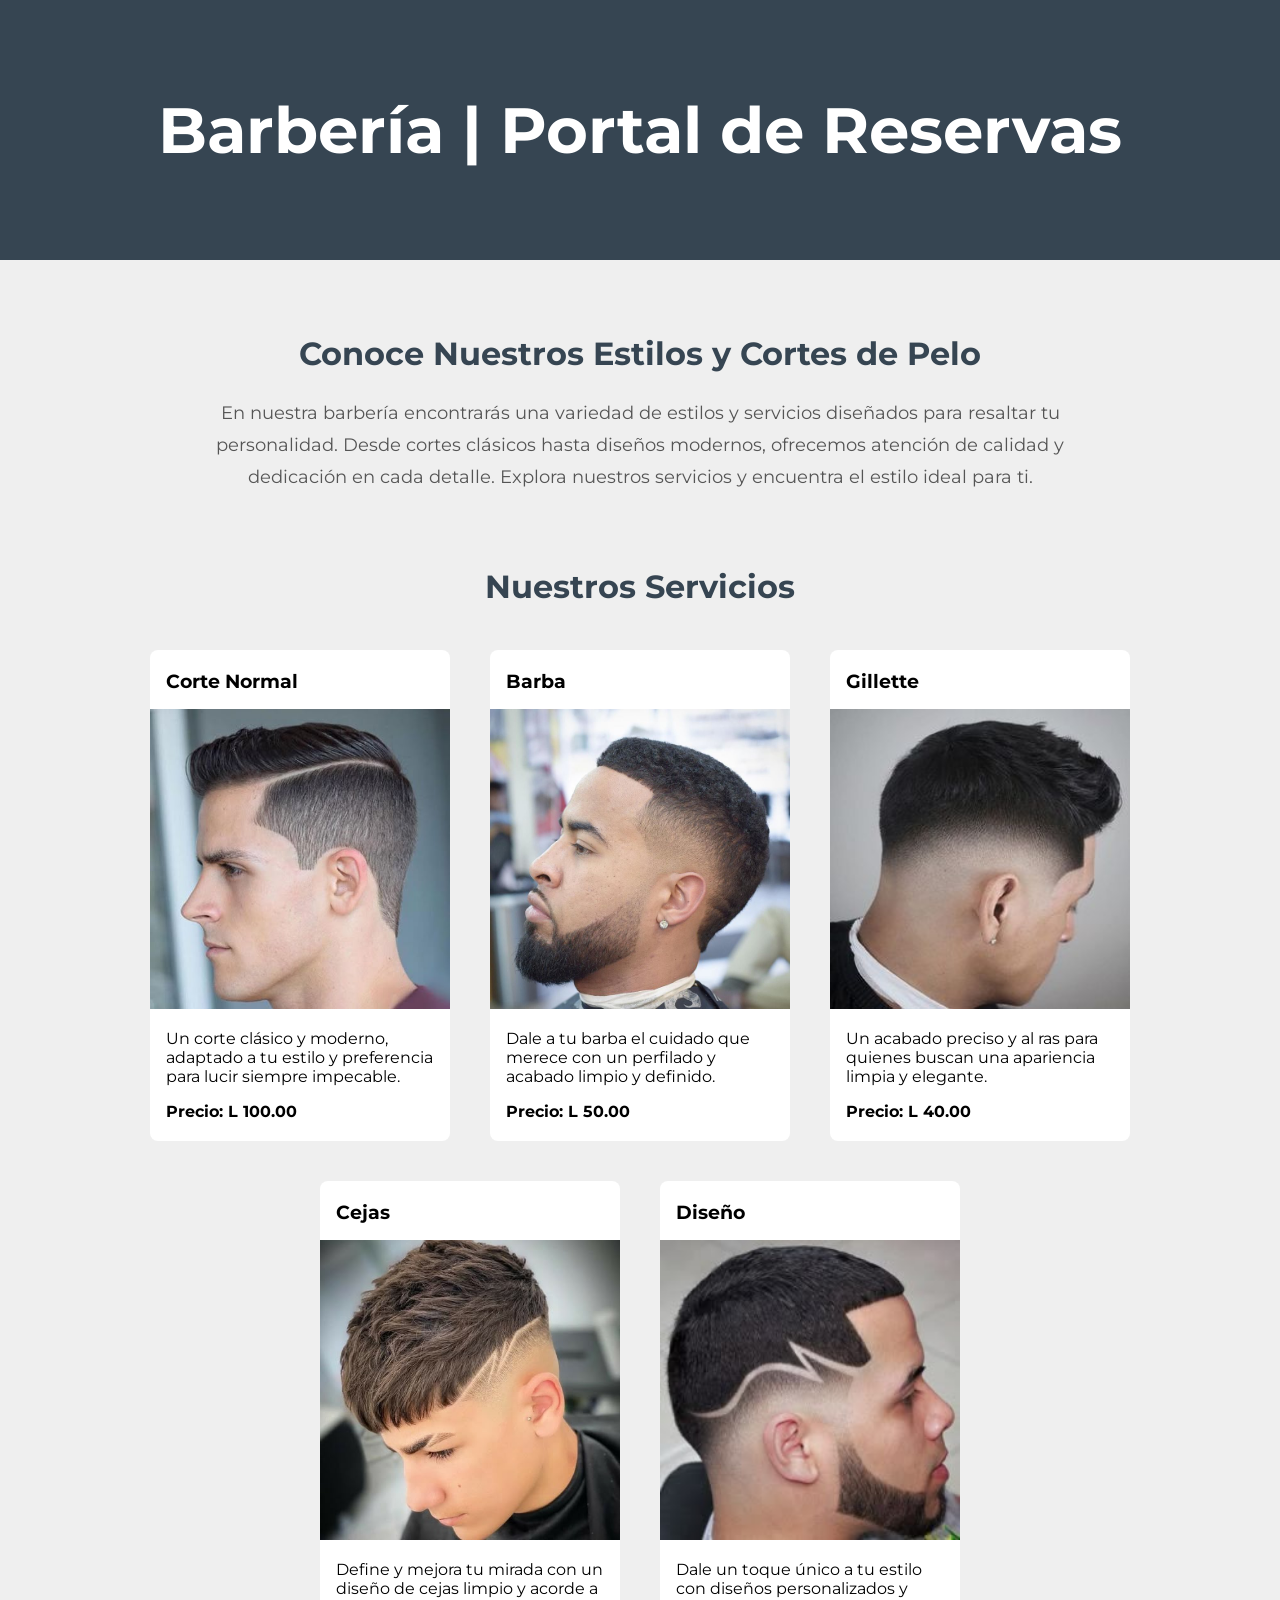
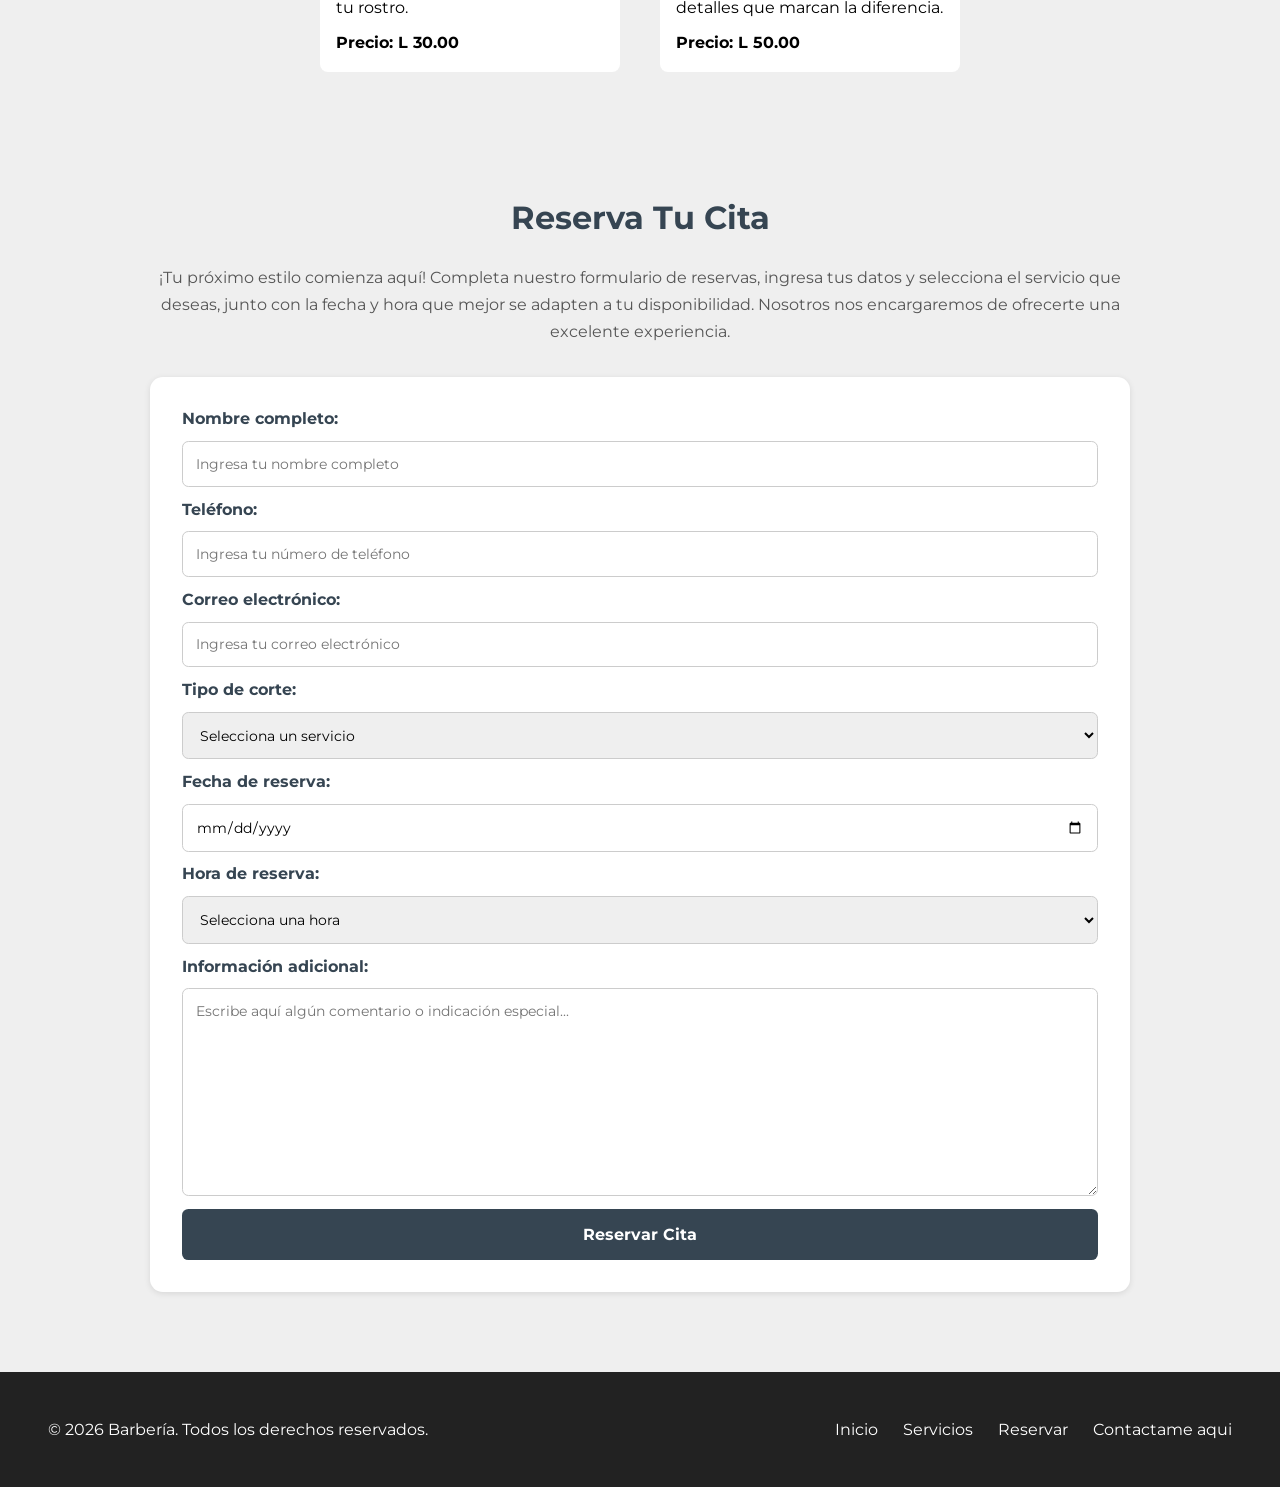
==== index.html @ 85556605 "Barbería | Portal de Reservas" ====
<!DOCTYPE html>
<html>
<head>
    <title>Barbería | Portal de Reservas</title>
    <link rel="icon" type="image/png" href="img/favicon.png">
    <link rel="preconnect" href="https://fonts.googleapis.com">
    <link rel="preconnect" href="https://fonts.gstatic.com" crossorigin>
    <link href="https://fonts.googleapis.com/css2?family=Montserrat:wght@400;700&display=swap" rel="stylesheet">
    <link rel="stylesheet" href="style.css">
</head>
<body>
    <header>
        <h1 id="inicio">Barbería | Portal de Reservas</h1>
    </header>

    <section id="intro">
        <h2>Conoce Nuestros Estilos y Cortes de Pelo</h2>
        <p>En nuestra barbería encontrarás una variedad de estilos y servicios diseñados para 
            resaltar tu personalidad. Desde cortes clásicos hasta diseños modernos, ofrecemos 
            atención de calidad y dedicación en cada detalle. Explora nuestros servicios y 
            encuentra el estilo ideal para ti.</p>
    </section>

    <section id="servicios">
        <h2>Nuestros Servicios</h2>
    </section>

    <section class="contenedor">
        <article>
                <h3>Corte Normal</h3>
                <img src="img/normal.jpg" alt="Corte de pelo normal" height="300px">
                <p>Un corte clásico y moderno, adaptado a tu estilo y preferencia para lucir 
                    siempre impecable.</p>
                <p><strong>Precio: L 100.00</strong></p>
            </article>

            <article>
                <h3>Barba</h3>
                <img src="img/barba.jpg" alt="Arreglo de barba" height="300px">
                <p> Dale a tu barba el cuidado que merece con un perfilado y acabado limpio y 
                    definido.</p>
                <p><strong>Precio: L 50.00</strong></p>
            </article>

            <article>
                <h3>Gillette</h3>
                <img src="img/gillette.jpg" alt="Afeitado con Gillette" height="300px">
                <p> Un acabado preciso y al ras para quienes buscan una apariencia limpia y 
                    elegante.</p>
                <p><strong>Precio: L 40.00</strong></p>
            </article>

            <article>
                <h3>Cejas</h3>
                <img src="img/cejas.jpg" alt="Diseño de cejas" height="300px">
                <p> Define y mejora tu mirada con un diseño de cejas limpio y acorde a tu 
                    rostro.</p>
                <p><strong>Precio: L 30.00</strong></p>
            </article>

            <article>
                <h3>Diseño</h3>
                <img src="img/diseno.jpg" alt="Diseño de corte de pelo" height="300px">
                <p> Dale un toque único a tu estilo con diseños personalizados y detalles que 
                    marcan la diferencia.</p>
                <p><strong>Precio: L 50.00</strong></p>
            </article>
    </section>

    <section id="reservacion">
        <h2>Reserva Tu Cita</h2>
        <p>¡Tu próximo estilo comienza aquí! Completa nuestro formulario de reservas, ingresa 
            tus datos y selecciona el servicio que deseas, junto con la fecha y hora que mejor 
            se adapten a tu disponibilidad. Nosotros nos encargaremos de ofrecerte una excelente 
            experiencia.</p>

        <!-- No se ha definido donde se recibira la informacion del formulario -->
        <form action="#" method="POST">
            <label for="nombre">Nombre completo:</label>
            <input type="text" id="nombre" name="nombre" placeholder="Ingresa tu nombre completo" 
            required>

            <label for="telefono">Teléfono:</label>
            <input type="text" id="telefono" name="telefono" placeholder="Ingresa tu número de teléfono" 
            pattern="[0-9]{8}" minlength="8" maxlength="8" inputmode="numeric" 
            title="El teléfono debe contener exactamente 8 números" required>

            <label for="correo">Correo electrónico:</label>
            <input type="email" id="correo" name="correo" placeholder="Ingresa tu correo electrónico" 
            required>

            <label for="corte">Tipo de corte:</label>
            <select id="corte" name="corte" required>
                <option value="">Selecciona un servicio</option>
                <option value="normal">Corte Normal - L 100.00</option>
                <option value="barba">Barba - L 50.00</option>
                <option value="gillette">Gillette - L 40.00</option>
                <option value="cejas">Cejas - L 30.00</option> <option value="diseno">Diseño - L 50.00</option>
            </select>

            <label for="fecha">Fecha de reserva:</label>
            <input type="date" id="fecha" name="fecha" required>

            <label for="hora">Hora de reserva:</label>
            <select id="hora" name="hora" required><option value="">Selecciona una hora</option></select>

            <label for="informacion">Información adicional:</label>
            <textarea id="informacion" name="informacion" cols="50" rows="10" 
            placeholder="Escribe aquí algún comentario o indicación especial..." ></textarea>

            <button type="submit">Reservar Cita</button>
        </form>
    </section>

    <!-- No se ha definido que correo recibira el mensaje de contacto, actualmente es text@test.com -->
    <footer id="contacto">        
        <section>
            <a href="#inicio">Inicio</a>
            <a href="#servicios">Servicios</a>
            <a href="#reservacion">Reservar</a>
            <a href="mailto:test@test.com">Contactame aqui</a>
        </section>

        <p>&copy; 2026 Barbería. Todos los derechos reservados.</p>
    </footer>


    <!-- JAVASCRIPT -->

    <!-- Fecha -->
    <script>
    const fecha = new Date();

    const anio = fecha.getFullYear();
    const mes = String(fecha.getMonth() + 1).padStart(2, '0');
    const dia = String(fecha.getDate()).padStart(2, '0');

    const fechaActual = `${anio}-${mes}-${dia}`;

    document.getElementById("fecha").min = fechaActual;
    </script>

    <!-- Fecha -->
    <script>
    const hora = document.getElementById("hora");

    for (let h = 8; h <= 16; h++) {
        for (let m = 0; m < 60; m += 30) {

            if (h === 16 && m > 30) break;

            let valor = `${String(h).padStart(2, '0')}:${String(m).padStart(2, '0')}`;

            let ampm = h < 12 ? "AM" : "PM";
            let hora12 = h % 12 || 12;

            hora.innerHTML += `
                <option value="${valor}">
                    ${hora12}:${String(m).padStart(2, '0')} ${ampm}
                </option>
            `;
        }
    }
    </script>
</body>
</html>
---- style.css ----
html {
    font-family: 'Montserrat', sans-serif;
}

body {
    margin: 0;
    background-color: #efefef;
}

header {
    background-color: #364552;
    color: white;
    padding: 3rem 2rem;
}

header h1 {
    font-size: 4rem;
    text-align: center;
}

#intro {
    text-align: center;
    padding: 3rem 2rem;
    max-width: 900px;
    margin: 0 auto;
}

#intro h2 {
    font-size: 2rem;
    margin-bottom: 1.5rem;
    color: #364552;
}

#intro p {
    font-size: 1.1rem;
    line-height: 1.8;
    color: #555;
    margin: 0;
}

#servicios {
    text-align: center;
}

#servicios h2 {
    font-size: 2rem;
    color: #364552;
    margin-bottom: 1.5rem;
}

.contenedor {
    display: flex;
    flex-wrap: wrap;
    justify-content: center;
    gap: 40px;
    padding: 20px;
    max-width: 980px;
    margin: 0 auto;
}

.contenedor article {
    background-color: #fff;
    width: 300px;
    box-sizing: border-box;
    border-radius: 0.5rem;
    padding: 0.25rem 0;
    margin: 0;
}

section article:hover {
    box-shadow: 0 0.1rem 0.4rem rgba(0, 0, 0, 0.3);
}

section article h3, section article p {
    margin: 1rem;
}

#reservacion {
    max-width: 980px;
    margin: 3rem auto;
    padding: 2rem;
}

#reservacion h2 {
    text-align: center;
    color: #364552;
    font-size: 2rem;
}

#reservacion p {
    text-align: center;
    line-height: 1.7;
    color: #555;
    margin-bottom: 2rem;
}

#reservacion form {
    background-color: #fff;
    padding: 2rem;
    border-radius: 0.8rem;
    box-shadow: 0 0.1rem 0.4rem rgba(0, 0, 0, 0.1);
    display: flex;
    flex-direction: column;
    gap: 0.8rem;
}

#reservacion label {
    font-weight: bold;
    color: #364552;
}

#reservacion input, #reservacion select, #reservacion textarea {
    padding: 0.8rem;
    border: 1px solid #ccc;
    border-radius: 0.4rem;
    font-family: 'Montserrat', sans-serif;
    font-size: 0.9rem;
    box-sizing: border-box;
    width: 100%;
}

#reservacion textarea {
    resize: vertical;
}

#reservacion input:focus, #reservacion select:focus, #reservacion textarea:focus {
    outline: none;
    border-color: #364552;
}

#reservacion button {
    background-color: #364552;
    color: white;
    border: none;
    padding: 1rem;
    border-radius: 0.4rem;
    font-family: 'Montserrat', sans-serif;
    font-size: 1rem;
    font-weight: bold;
    cursor: pointer;
    transition: background-color 0.3s ease;
}

#reservacion button:hover {
    background-color: #506779;
}

footer {
    background-color: #222;
    padding: 3rem;
    color: #fff;
}

footer section {
    float: right;
    display: flex;
    gap: 25px;
}

footer p {
    margin: 0;
}

footer a {
    transition: color 0.3s ease;
    color: #fff;
    text-decoration: none;
}

footer a:hover {
    color: #6495ED;
}

@media (max-width: 600px) {
    footer section {
        float: none;
        justify-content: center;
        flex-wrap: wrap;
        margin-bottom: 20px;
    }

    footer p {
        text-align: center;
    }
}
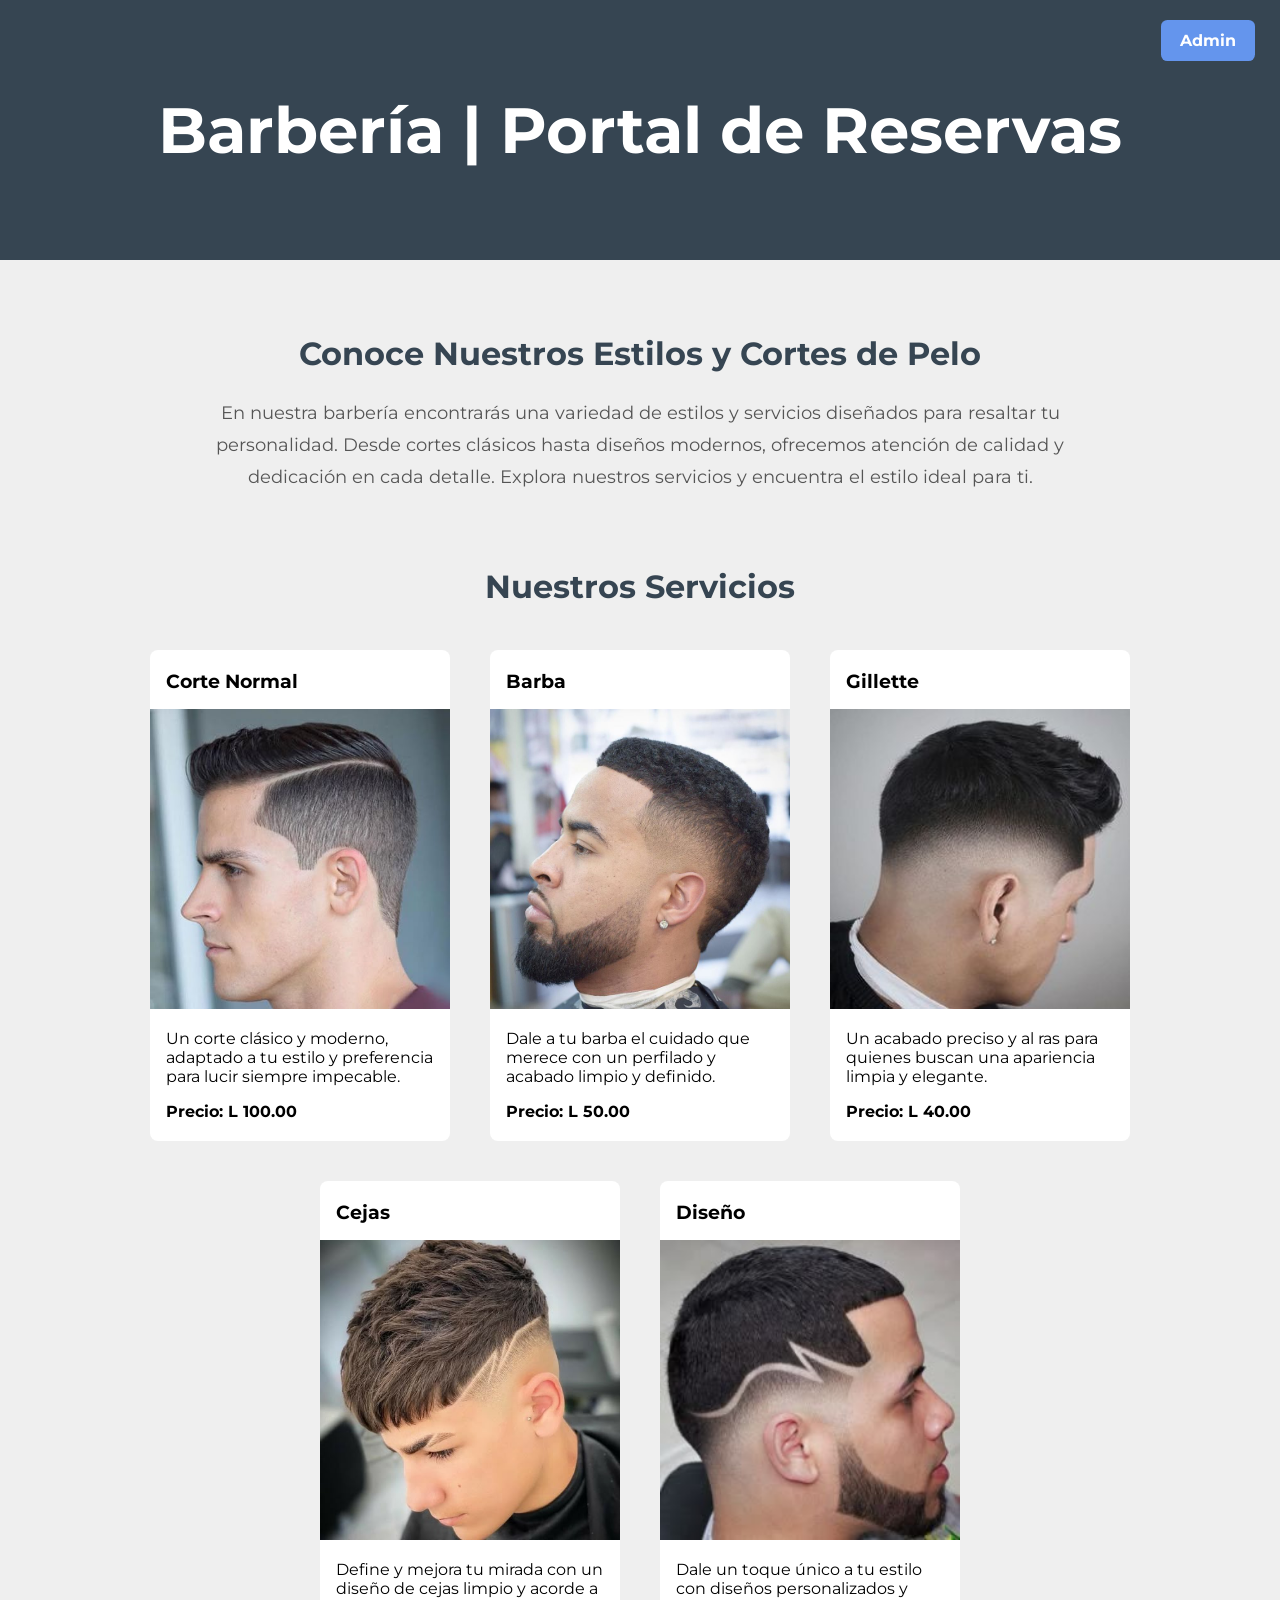
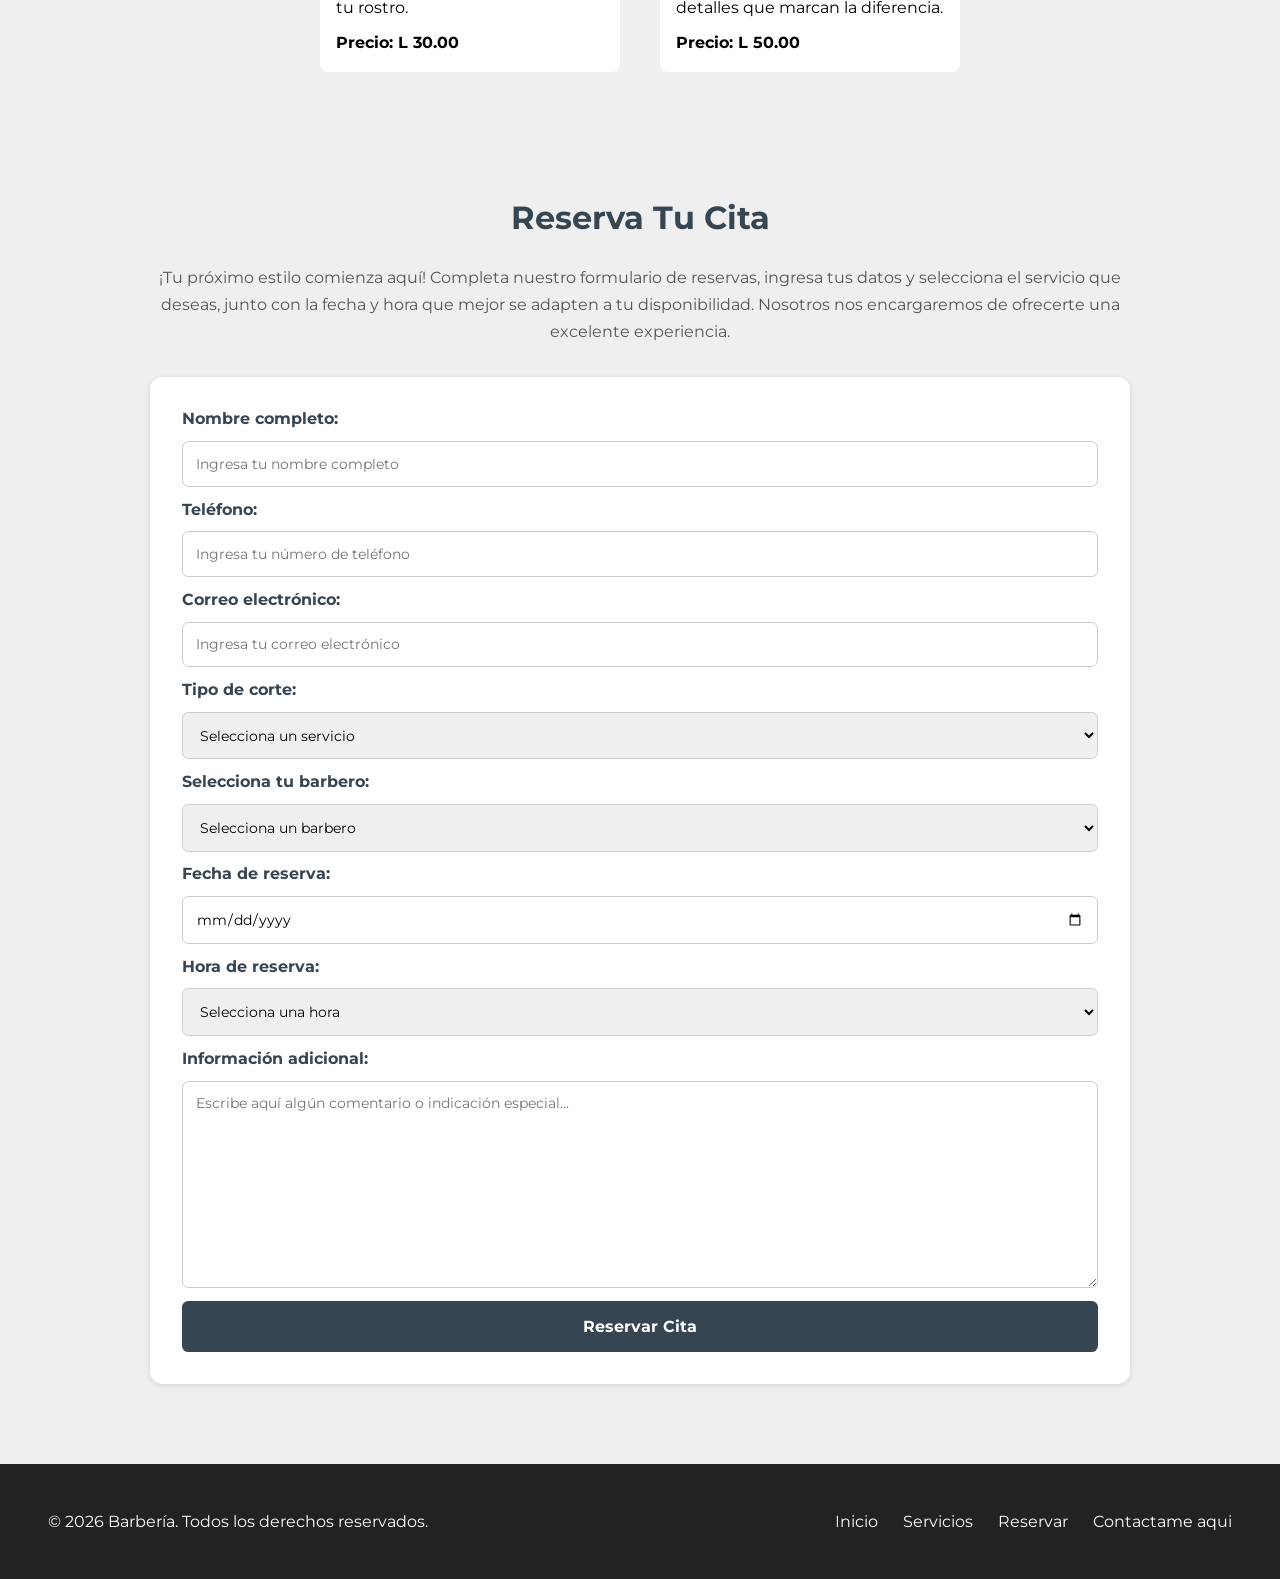
==== commit 6f959667: "Se agrego el button de "Admin" (placeholder link) y listado de "Selecciona tu barbero" al formulario" ====
--- a/index.html
+++ b/index.html
@@ -11,6 +11,8 @@
 <body>
     <header>
         <h1 id="inicio">Barbería | Portal de Reservas</h1>
+        <!-- No se ha definido a donde los enviara este boton -->
+        <a href="#" class="btn-admin">Admin</a>
     </header>
 
     <section id="intro">
@@ -98,6 +100,15 @@
                 <option value="cejas">Cejas - L 30.00</option> <option value="diseno">Diseño - L 50.00</option>
             </select>
 
+            <label for="barbero">Selecciona tu barbero:</label>
+            <select id="barbero" name="barbero" required>
+                <option value="">Selecciona un barbero</option>
+                <option value="andres">Andrés R.</option>
+                <option value="kevin">Kevin M.</option>
+                <option value="jose">José L.</option>
+                <option value="daniel">Daniel P.</option>
+            </select>
+
             <label for="fecha">Fecha de reserva:</label>
             <input type="date" id="fecha" name="fecha" required>
 
--- a/style.css
+++ b/style.css
@@ -11,11 +11,29 @@
     background-color: #364552;
     color: white;
     padding: 3rem 2rem;
+    position: relative;
 }
 
 header h1 {
     font-size: 4rem;
     text-align: center;
+}
+
+.btn-admin {
+    position: absolute;
+    top: 20px;
+    right: 25px;
+    background-color: #6495ED;
+    color: #fff;
+    text-decoration: none;
+    padding: 0.7rem 1.2rem;
+    border-radius: 0.4rem;
+    font-weight: bold;
+    transition: background-color 0.3s ease;
+}
+
+.btn-admin:hover {
+    background-color: #4169E1;
 }
 
 #intro {
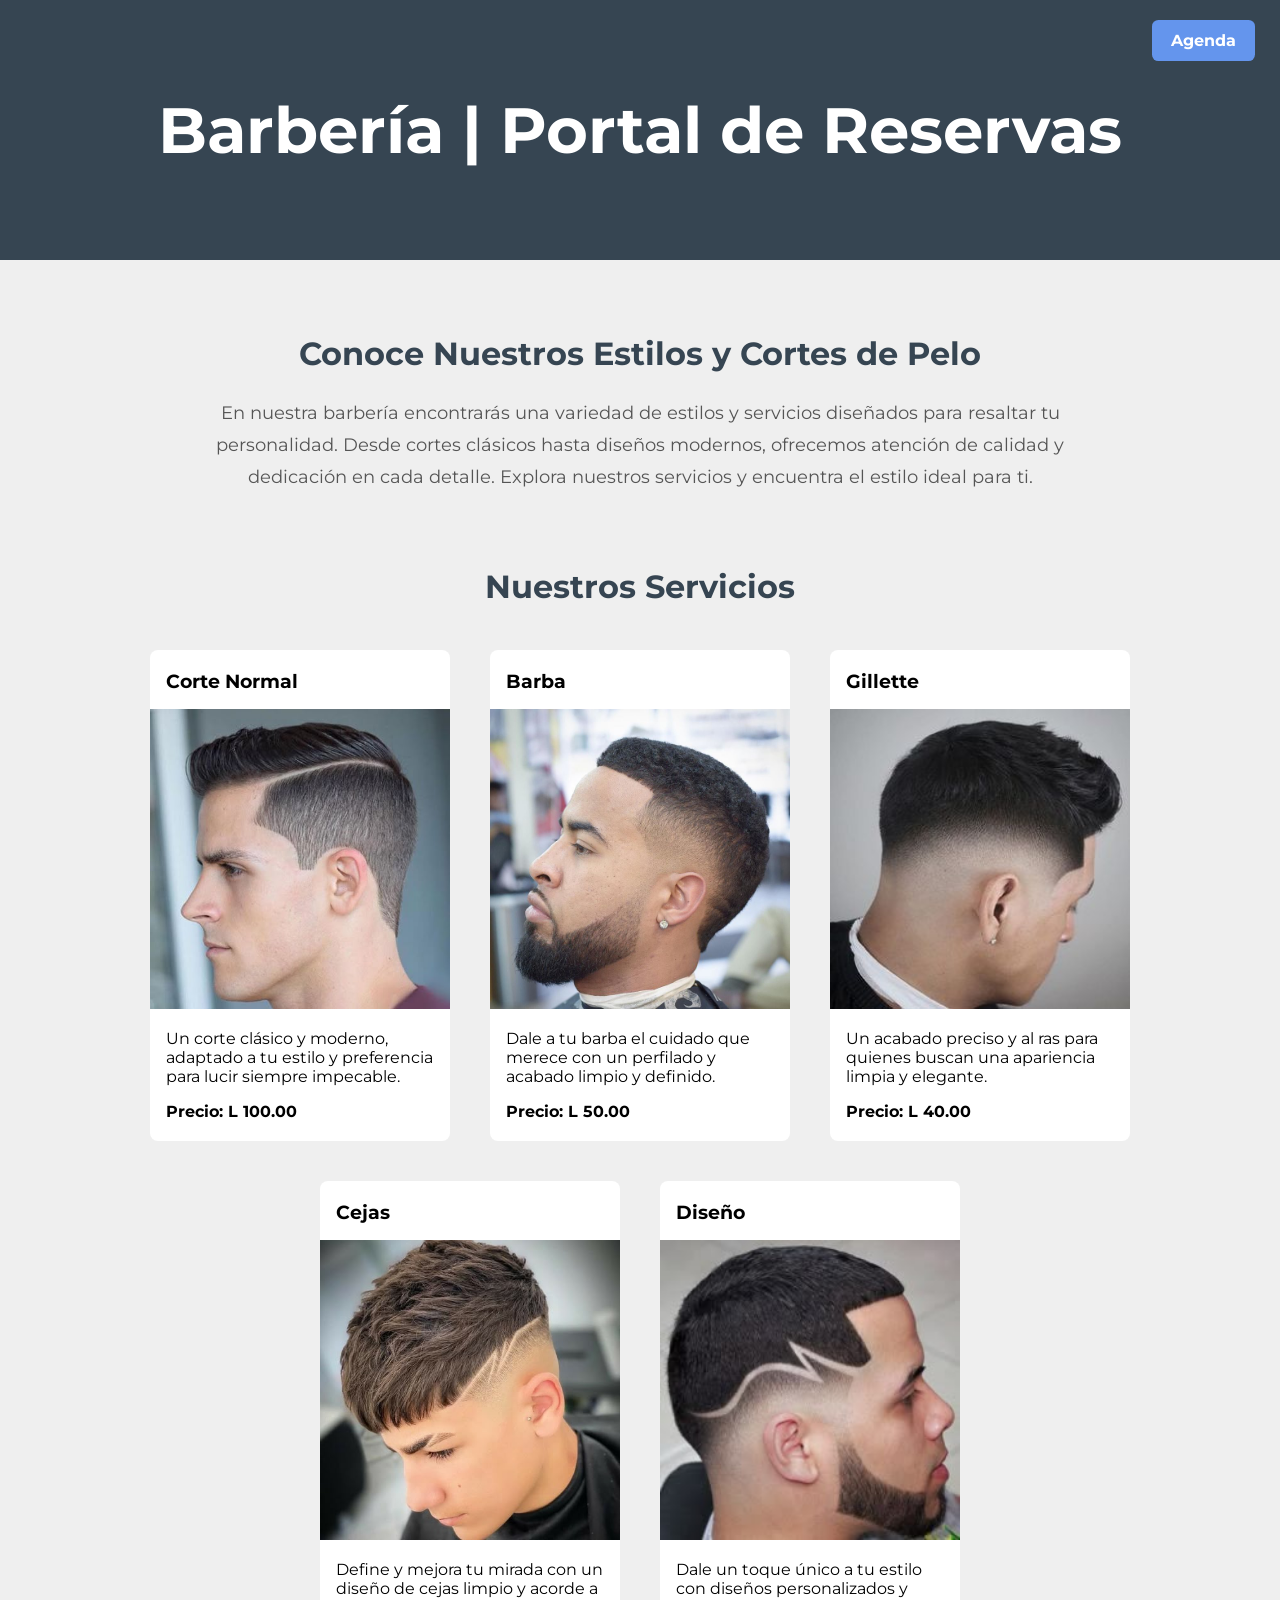
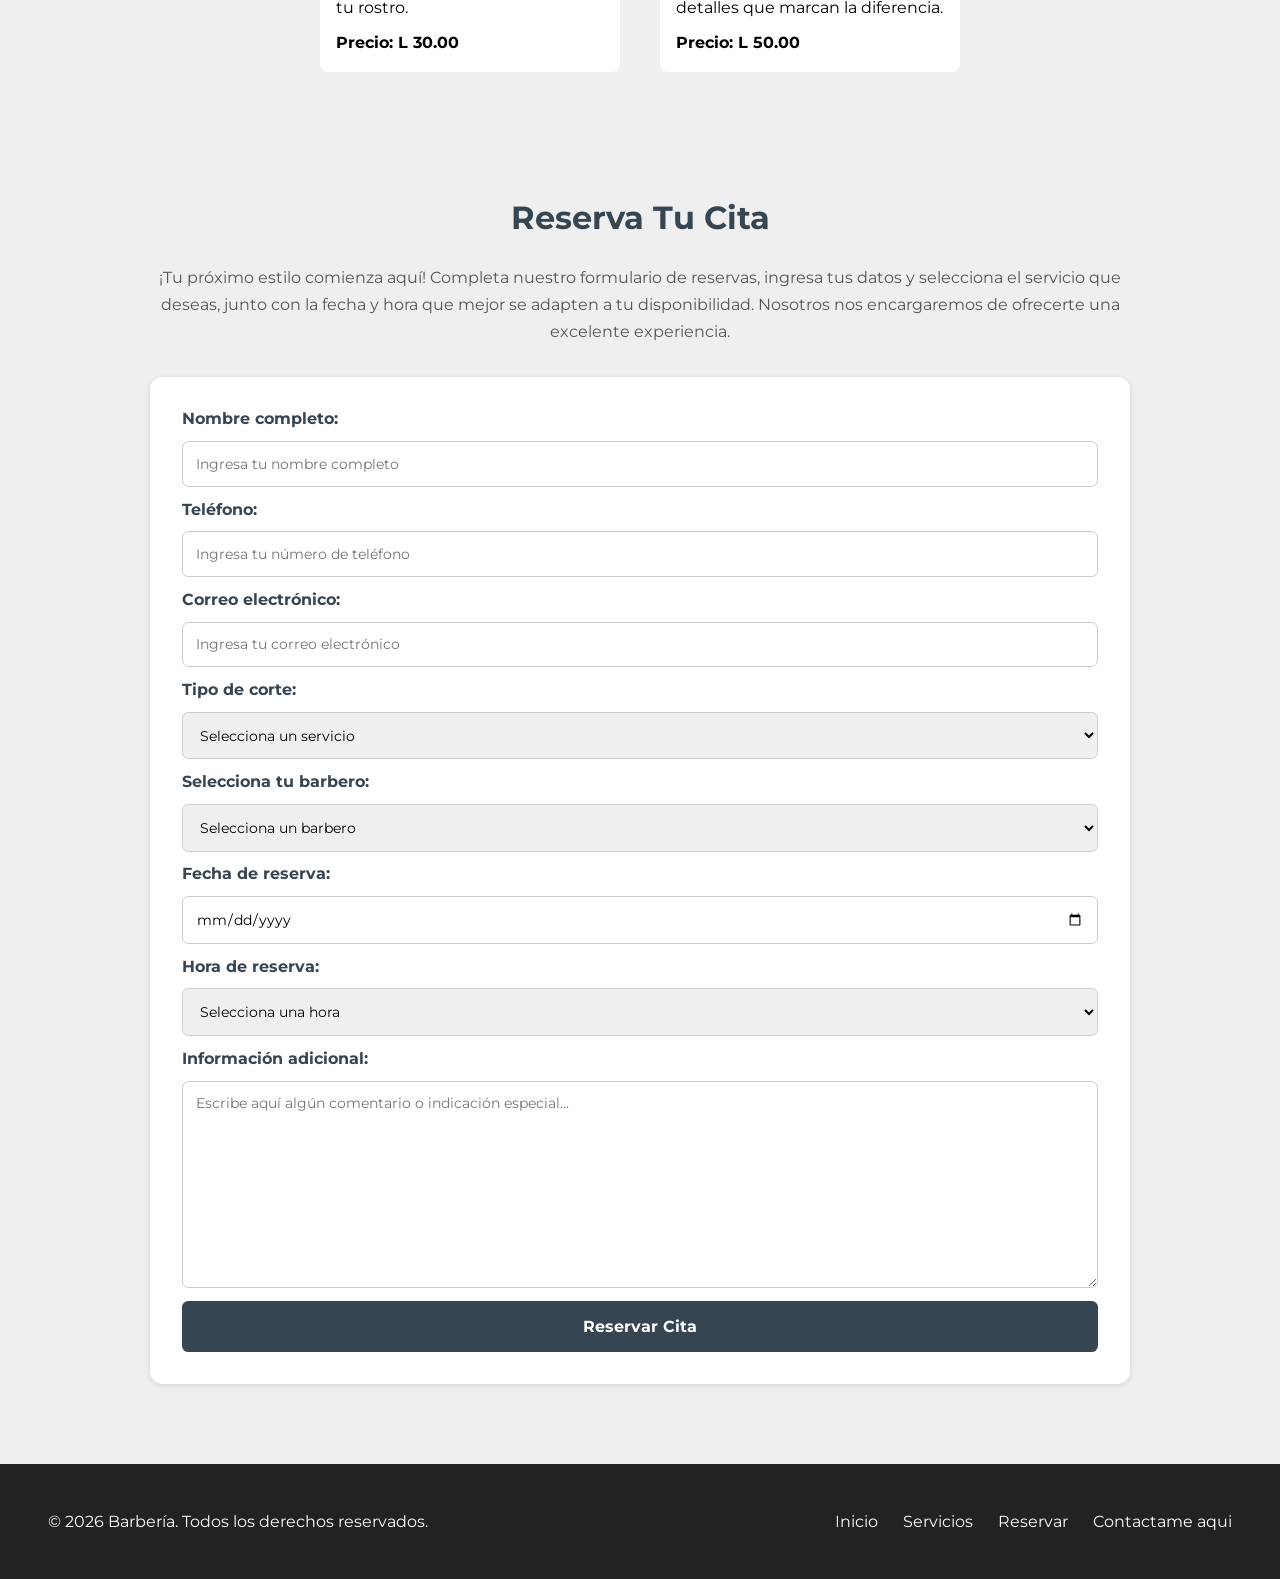
==== commit 16e0fddc: "Add files via upload" ====
--- a/index.html
+++ b/index.html
@@ -11,8 +11,8 @@
 <body>
     <header>
         <h1 id="inicio">Barbería | Portal de Reservas</h1>
-        <!-- No se ha definido a donde los enviara este boton -->
-        <a href="#" class="btn-admin">Admin</a>
+        <!-- Lleva a la agenda del día de citas -->
+        <a href="agenda.html" class="btn-admin">Agenda</a>
     </header>
 
     <section id="intro">
@@ -173,5 +173,60 @@
         }
     }
     </script>
+    <!-- Guardar reservas (se ven en agenda.html) -->
+    <script>
+    const formulario = document.querySelector("#reservacion form");
+
+    formulario.addEventListener("submit", (e) => {
+        e.preventDefault();
+
+        const campo = id => document.getElementById(id);
+        const textoElegido = id => campo(id).selectedOptions[0].text.trim();
+
+        const cita = {
+            id: String(Date.now()),
+            fecha: campo("fecha").value,
+            hora: campo("hora").value,
+            cliente: campo("nombre").value.trim(),
+            telefono: campo("telefono").value,
+            servicio: textoElegido("corte").split(" - ")[0],
+            barbero: textoElegido("barbero"),
+            notas: campo("informacion").value.trim(),
+            estado: "pendiente"
+        };
+
+        if (!cita.cliente) {
+            alert("Escribe tu nombre.");
+            return;
+        }
+
+        if (new Date(`${cita.fecha}T${cita.hora}`) < new Date()) {
+            alert("Esa hora ya pasó. Elige otra fecha u hora.");
+            return;
+        }
+
+        try {
+            const guardadas = JSON.parse(localStorage.getItem("citas"));
+            const citas = Array.isArray(guardadas) ? guardadas : [];
+
+            const ocupado = citas.some(c => c.estado !== "cancelada" && c.fecha === cita.fecha &&
+                c.hora === cita.hora && c.barbero === cita.barbero);
+
+            if (ocupado) {
+                alert("Ese barbero ya tiene una cita en ese horario. Elige otra hora.");
+                return;
+            }
+
+            citas.push(cita);
+            localStorage.setItem("citas", JSON.stringify(citas));
+        } catch (error) {
+            alert("No se pudo guardar la cita.");
+            return;
+        }
+
+        alert("¡Cita reservada! Ya aparece en la Agenda.");
+        formulario.reset();
+    });
+    </script>
 </body>
 </html>
